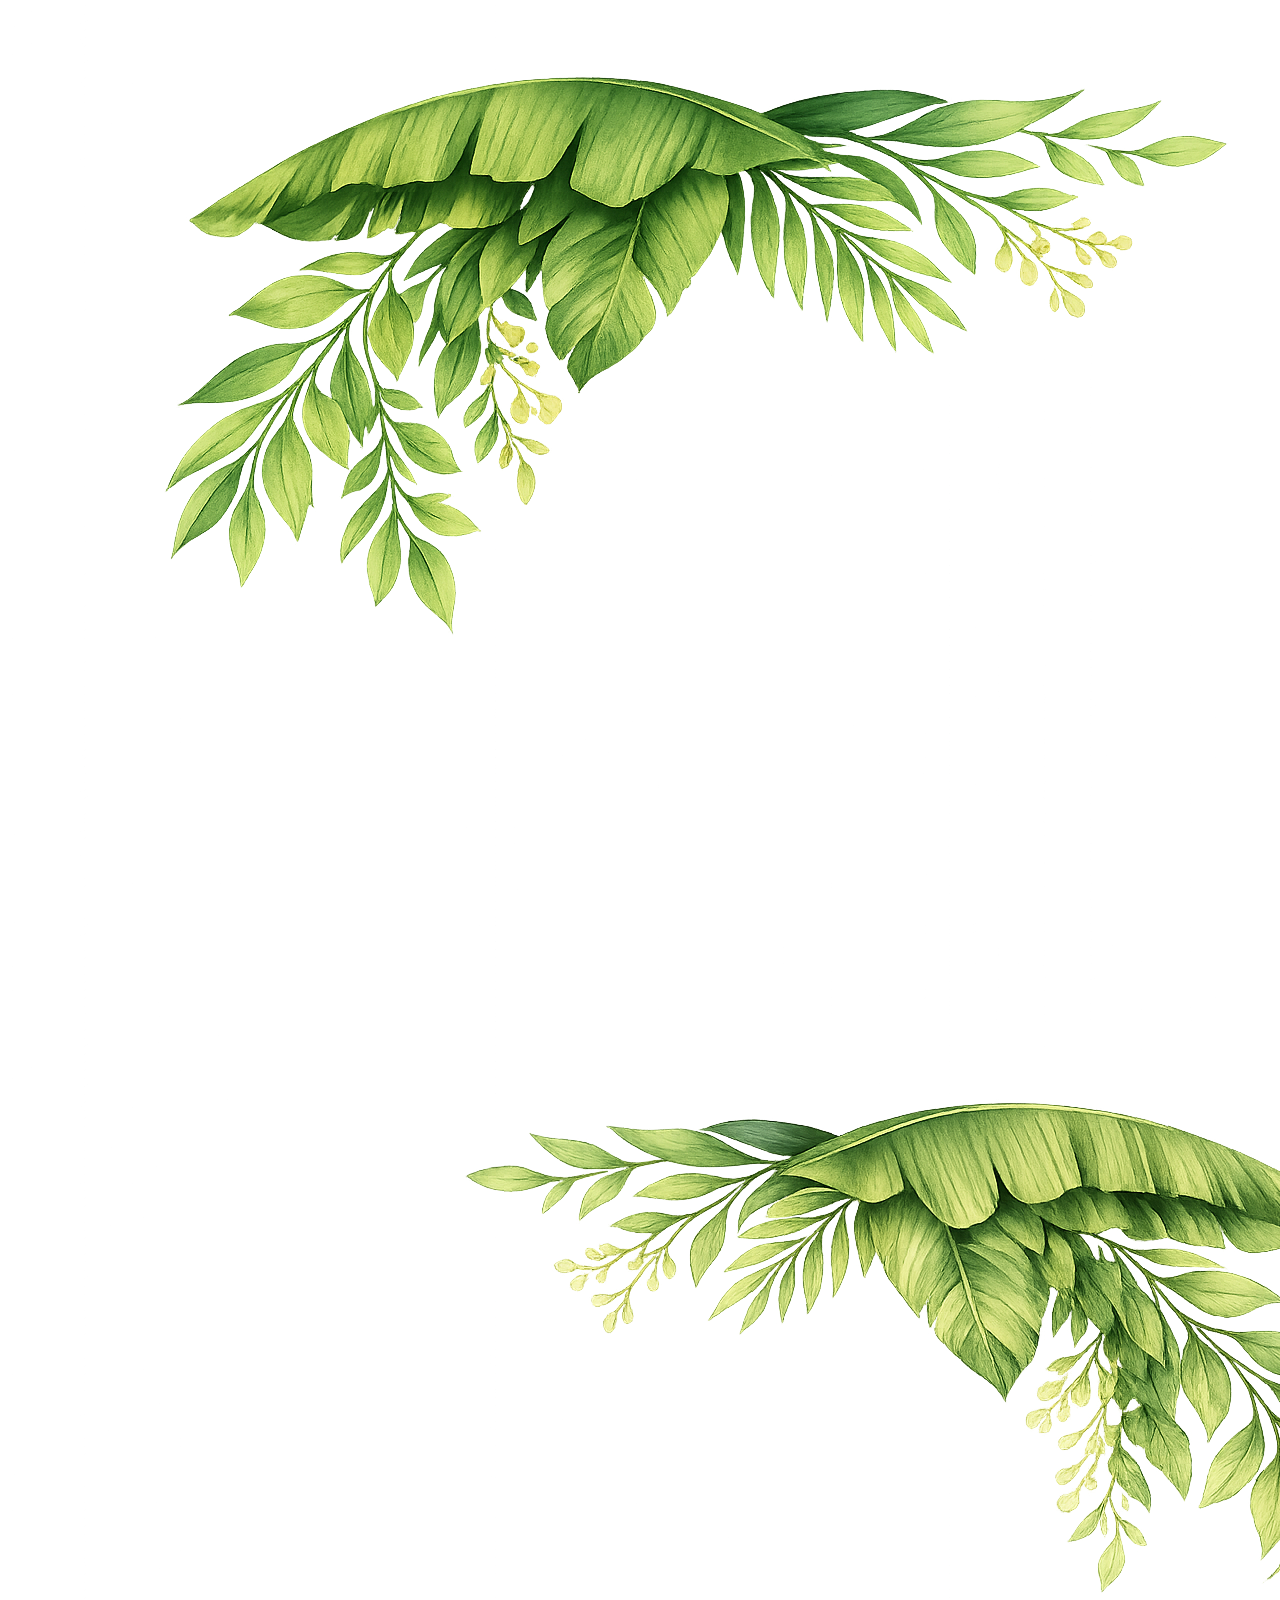
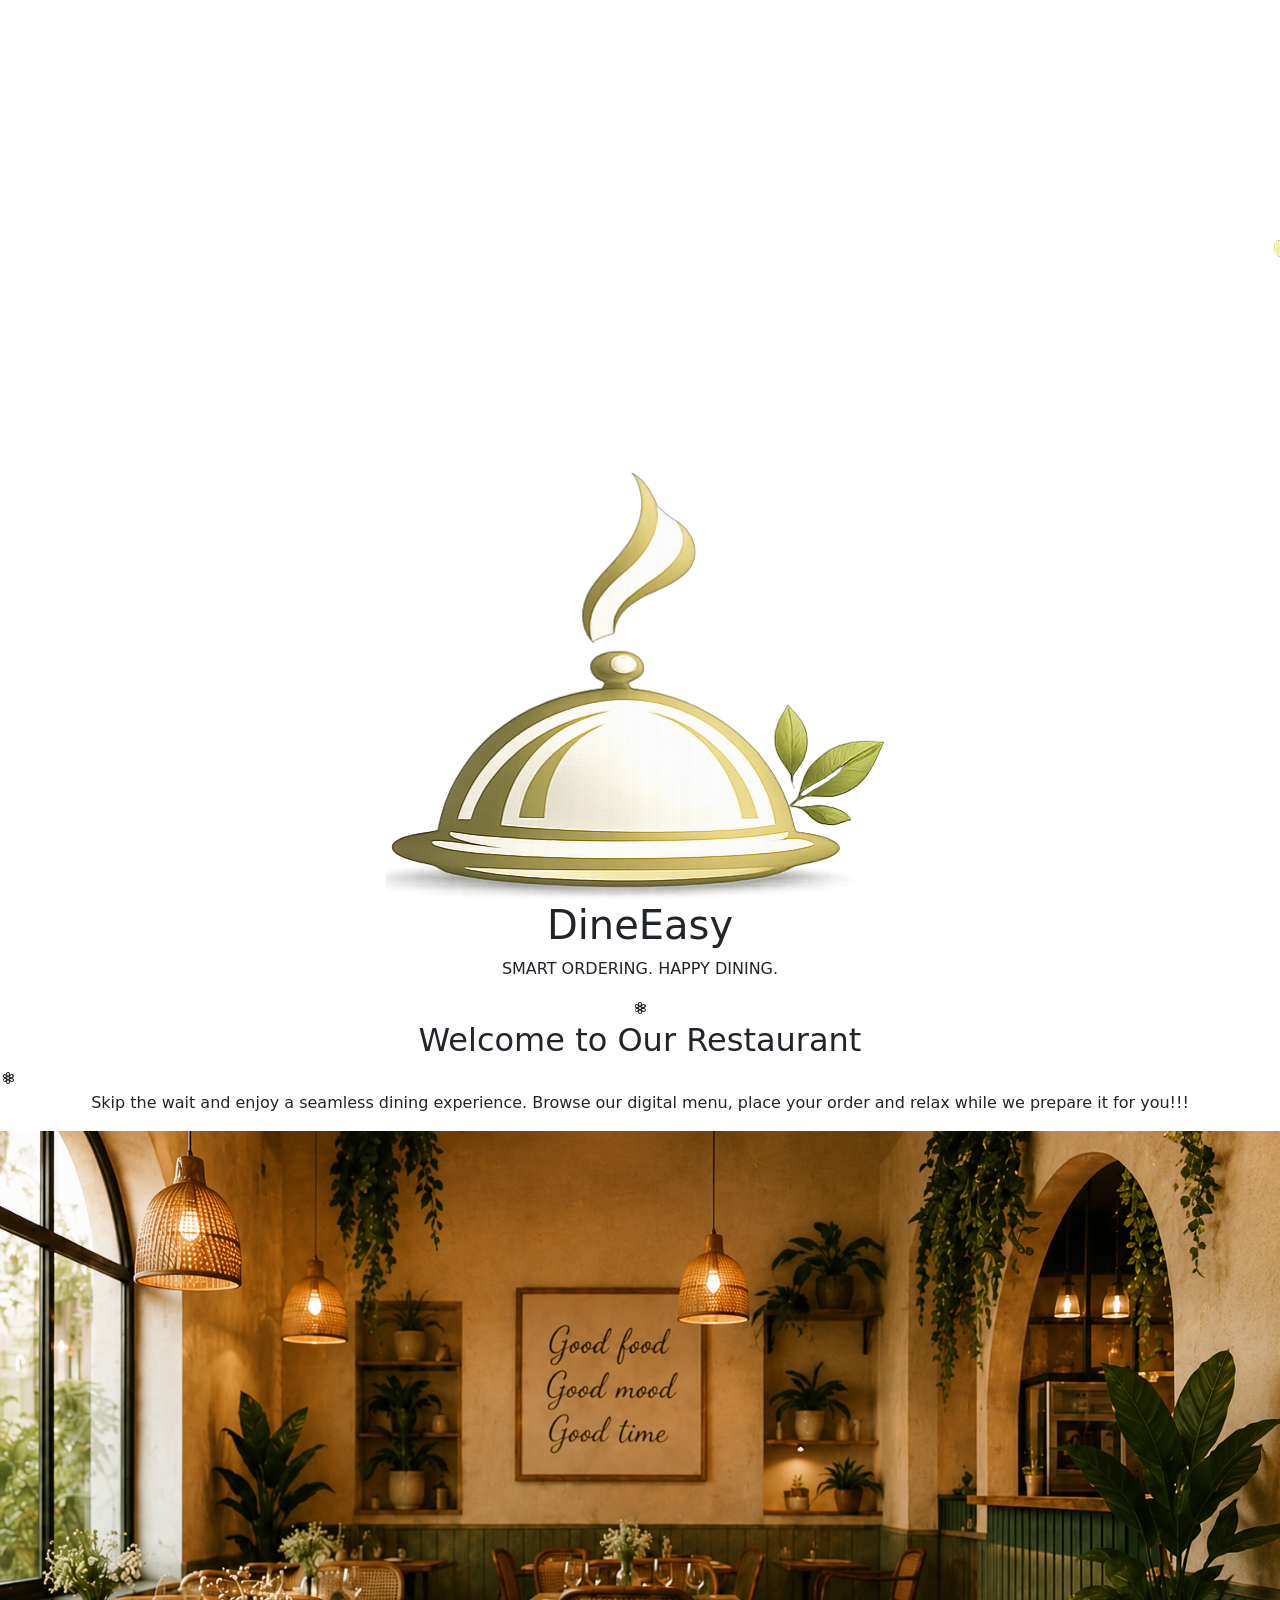
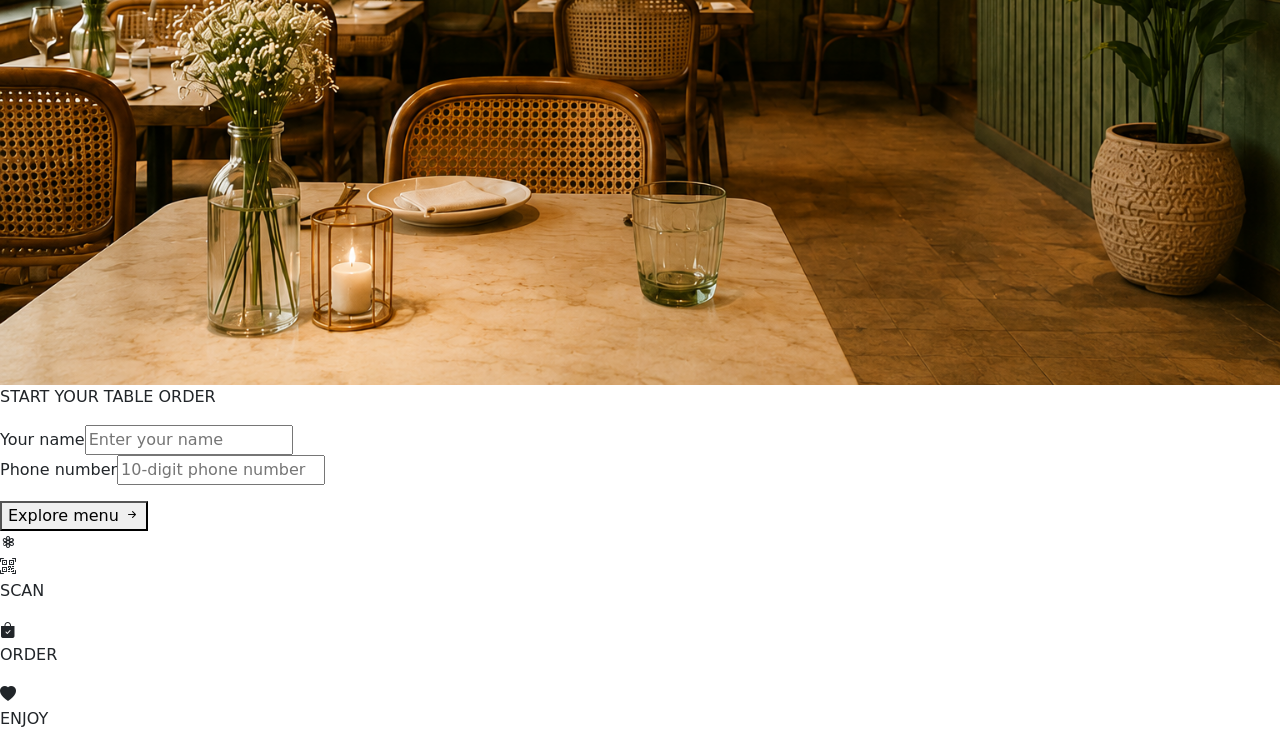
==== DINE EASY/index.html @ cd3b407f "Add files via upload" ====
<!DOCTYPE html>
<html lang="en">

<head>
    <meta charset="UTF-8">
    <meta name="viewport" content="width=device-width, initial-scale=1.0">

    <title>DineEasy | Smart Ordering</title>

    <!-- Bootstrap -->
    <link href="https://cdn.jsdelivr.net/npm/bootstrap@5.3.3/dist/css/bootstrap.min.css" rel="stylesheet">

    <!-- Bootstrap Icons -->
    <link rel="stylesheet"
        href="https://cdn.jsdelivr.net/npm/bootstrap-icons@1.11.3/font/bootstrap-icons.min.css">

    <!-- Google Fonts -->
    <link
        href="https://fonts.googleapis.com/css2?family=Cormorant+Garamond:wght@500;600;700&family=Poppins:wght@300;400;500&display=swap"
        rel="stylesheet">

    <!-- CSS -->
    <link rel="stylesheet" href="CSS/Style.css">

</head>

<body>

    <!-- Decorative Leaves -->

    <img src="Images/leaf-top.png" class="leaf-top" alt="">
    <img src="Images/leaf-bottom.png" class="leaf-bottom" alt="">


    <section class="welcome-section">

                    <div class="welcome-card">

                        <!-- Premium Header -->

                        <div class="text-center">

                            <img src="Images/brand-logo.png"
                            alt="DineEasy Logo"
                            class="brand-logo">

                            <h1 class="brand">

                                DineEasy

                            </h1>

                            <p class="tagline">

                                SMART ORDERING. HAPPY DINING.

                            </p>

                            <div class="leaf-divider">

                                <span></span>

                                <i class="bi bi-flower3"></i>

                                <span></span>

                            </div>

                        </div>

                        <!-- Heading -->

                        <h2 class="text-center">

                            Welcome to Our Restaurant

                        </h2>

                        <div class="leaf-divider">

                            <span></span>

                            <i class="bi bi-flower3"></i>

                            <span></span>

                        </div>

                        <!-- Description -->

                        <p class="description text-center">

                            Skip the wait and enjoy a seamless dining experience.
                            Browse our digital menu, place your order 
                            and relax while we prepare it for you!!!

                        </p>

                        <!-- Restaurant Image -->

                        <div class="image-wrapper">

                            <img src="Images/restaurant.png"
                                class="img-fluid restaurant-img"
                                alt="Restaurant">

                        </div>

                        <form id="guestForm" class="guest-form" novalidate>
                            <p class="eyebrow">START YOUR TABLE ORDER</p>
                            <div><label for="guestName">Your name</label><input id="guestName" required autocomplete="name" placeholder="Enter your name"></div>
                            <div><label for="guestPhone">Phone number</label><input id="guestPhone" required inputmode="numeric" pattern="[0-9]{10}" maxlength="10" placeholder="10-digit phone number"></div>
                            <p id="guestError" class="guest-error" aria-live="polite"></p>
                            <button type="submit" class="start-btn">Explore menu <i class="bi bi-arrow-right-short"></i></button>
                        </form>

                                                <!-- Small Decorative Leaf -->

                        <div class="small-leaf">
                            <i class="bi bi-flower3"></i>
                        </div>

                        <!-- Button -->


                        <!-- Scan Order Enjoy -->

                        <div class="steps">

                            <div class="step">

                                <div class="step-icon">

                                    <i class="bi bi-qr-code-scan"></i>

                                </div>

                                <p>SCAN</p>


                            </div> <div class="step">

                                <div class="step-icon">

                                    <i class="bi bi-bag-check-fill"></i>

                                </div>

                                <p>ORDER</p>

                            </div>

                            <div class="step">

                                <div class="step-icon">

                                    <i class="bi bi-heart-fill"></i>

                                </div>

                                <p>ENJOY</p>

                            </div>

                        </div>

                    </div>

                </div>

            </div>

        </div>

    </section>

    <!-- Bootstrap JS -->

    <script src="https://cdn.jsdelivr.net/npm/bootstrap@5.3.3/dist/js/bootstrap.bundle.min.js"></script>

    <!-- JavaScript -->

    <script src="JS/script.js"></script>

</body>

</html>
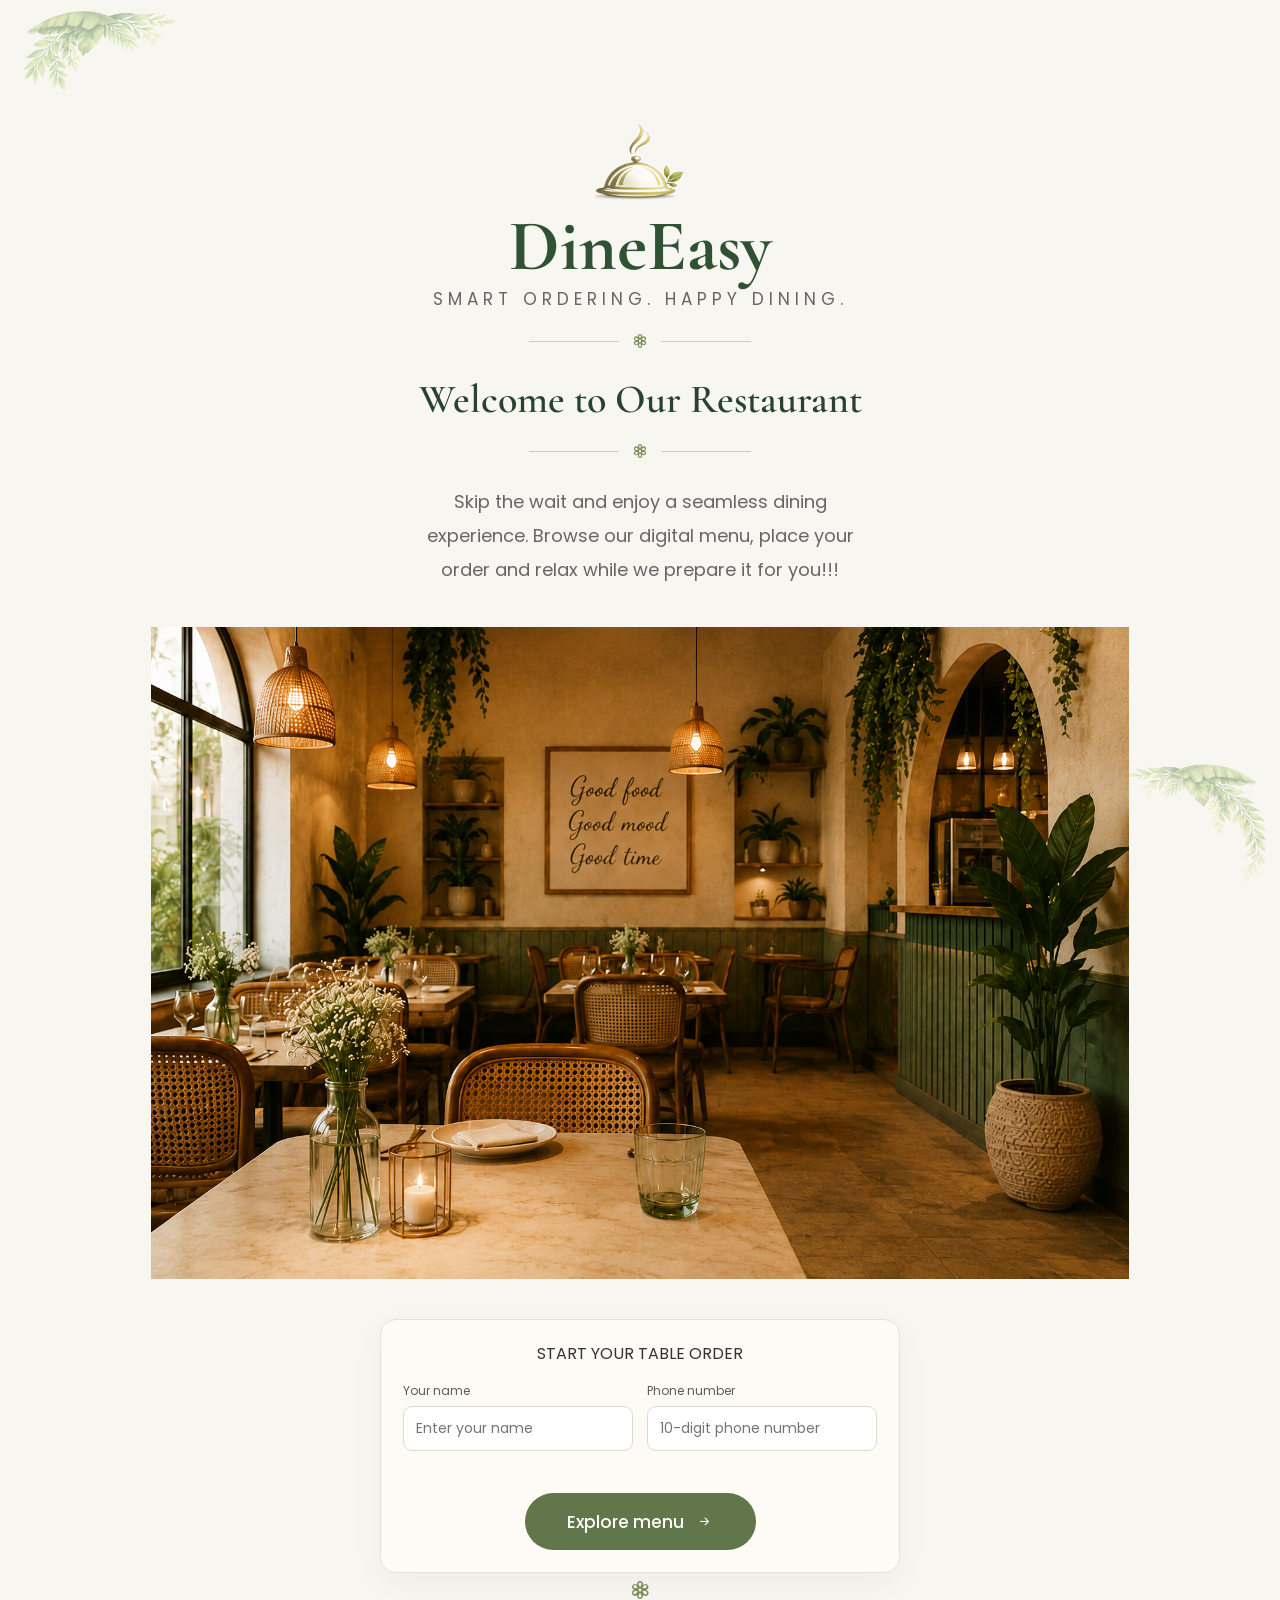
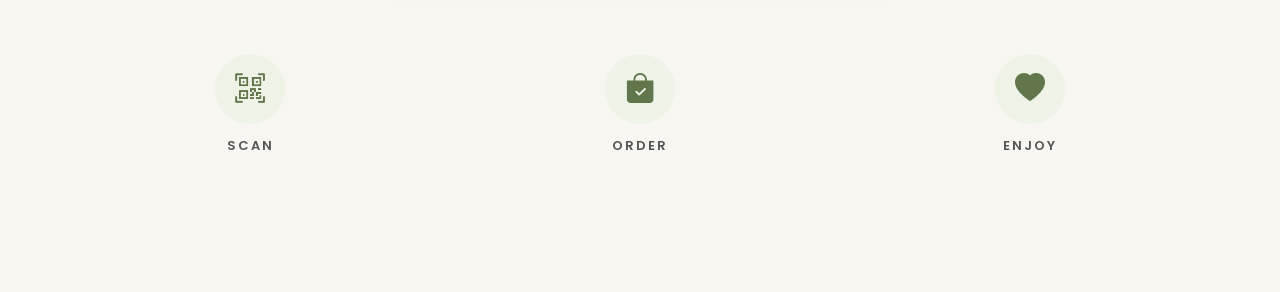
==== commit 0bbc1283: "Fix stylesheet path for GitHub Pages" ====
--- a/DINE EASY/index.html
+++ b/DINE EASY/index.html
@@ -20,7 +20,7 @@
         rel="stylesheet">
 
     <!-- CSS -->
-    <link rel="stylesheet" href="CSS/Style.css">
+    <link rel="stylesheet" href="CSS/style.css">
 
 </head>
 
@@ -185,3 +185,4 @@
 </body>
 
 </html>
+
--- a/DINE EASY/CSS/style.css
+++ b/DINE EASY/CSS/style.css
@@ -0,0 +1,531 @@
+/* ==========================
+   GOOGLE FONTS
+========================== */
+
+@import url('https://fonts.googleapis.com/css2?family=Poppins:wght@300;400;500;600&family=Cormorant+Garamond:wght@500;600;700&display=swap');
+
+/* ==========================
+   RESET
+========================== */
+
+*{
+    margin:0;
+    padding:0;
+    box-sizing:border-box;
+}
+
+html{
+    scroll-behavior:smooth;
+}
+
+body{
+
+    font-family:'Poppins',sans-serif;
+    background:#F8F6F1;
+    color:#333;
+    overflow-x:hidden;
+    position:relative;
+
+}
+
+/* ==========================
+   DECORATIVE LEAVES
+========================== */
+
+.leaf-top{
+
+    position:fixed;
+    top:0;
+    left:0;
+    width:220px;
+    opacity:.35;
+    z-index: -1;;
+
+}
+
+.leaf-bottom{
+
+    position:fixed;
+    right:0;
+    bottom:0;
+    width:220px;
+    opacity:.35;
+    z-index:-1;
+
+}
+
+/* ==========================
+   MAIN SECTION
+========================== */
+
+.welcome-section{
+
+    min-height:100vh;
+
+    display:flex;
+    justify-content:center;
+    align-items:center;
+
+    padding:80px 40px;
+
+}
+
+/* ==========================
+   MAIN CARD
+========================== */
+
+.welcome-card
+{
+    width:100%;
+    max-width: 1200px;
+
+    margin: auto;
+
+    background: transparent;
+
+    box-shadow: none;
+
+    border-radius: 0;
+
+    padding: 40px 25px;
+}
+
+/* ==========================
+   BRAND LOGO
+========================== */
+
+.brand-logo{
+
+    width:90px;
+
+    height:auto;
+
+    display:block;
+
+    margin:0 auto 5px;
+
+}
+
+/* ==========================
+   BRAND NAME
+========================== */
+
+.brand{
+
+    font-family:'Cormorant Garamond',serif;
+
+    font-size:72px;
+
+    color:#2F5233;
+
+    font-weight:700;
+
+    text-align: center;
+
+    margin: 10px 0 5px;
+
+    line-height: 1;
+
+}
+
+/* ==========================
+   TAGLINE
+========================== */
+
+.tagline{
+
+    font-size:17px;
+
+    letter-spacing:5px;
+
+    color:#666;
+
+    margin-bottom:10px;
+
+}
+
+/* ==========================
+   LEAF DIVIDER
+========================== */
+
+.leaf-divider{
+
+    display:flex;
+
+    justify-content:center;
+
+    align-items:center;
+
+    gap:12px;
+
+    margin:15px 0 20px;
+
+}
+
+.leaf-divider span{
+
+    width:90px;
+
+    height:1px;
+
+    background:#C9D3B2;
+
+}
+
+.leaf-divider i{
+
+    color:#7A8E56;
+
+    font-size:18px;
+
+}
+
+/* ==========================
+   HEADING
+========================== */
+
+h2{
+
+    font-family:'Cormorant Garamond',serif;
+
+    font-size:40px;
+
+    color:#28442F;
+
+    font-weight:600;
+
+    margin-bottom:15px;
+
+}
+
+/* ==========================
+   DESCRIPTION
+========================== */
+
+.description{
+
+    max-width:430px;
+
+    margin:auto;
+
+    font-size:18px;
+
+    line-height:1.9;
+
+    color:#666;
+
+    text-align:center;
+
+    margin-bottom:35px;
+
+}
+
+/* ==========================
+   RESTAURANT IMAGE
+========================== */
+
+.image-wrapper{
+    display:flex;
+    justify-content:center;
+    align-items:center;
+    margin:40px 0;
+}
+
+.restaurant-img {
+
+  position: relative;
+  width: 85%;
+  margin: 0 auto;
+}
+
+.-image-container img {
+  width: 100%;
+  border-radius: 12px;
+  
+  /* This creates the watercolor bleed effect */
+  -webkit-mask-image: 
+    radial-gradient(ellipse 90% 85% at 50% 50%, 
+      black 40%, 
+      transparent 75%);
+  mask-image: 
+    radial-gradient(ellipse 90% 85% at 50% 50%, 
+      black 40%, 
+      transparent 75%);
+}
+
+/* ==========================
+   SMALL LEAF
+========================== */
+
+.small-leaf{
+
+    text-align:center;
+    margin-bottom:20px;
+
+}
+
+.small-leaf i{
+
+    font-size:24px;
+    color:#7A8E56;
+
+}
+
+/* ==========================
+   GET STARTED BUTTON
+========================== */
+
+.start-btn{
+
+    background:#61764B;
+    color:#fff;
+
+    border:none;
+
+    padding:15px 42px;
+
+    border-radius:40px;
+
+    font-size:17px;
+
+    font-weight:500;
+
+    transition:.35s ease;
+
+    cursor:pointer;
+
+}
+
+.start-btn i{
+
+    margin-left:8px;
+    font-size:18px;
+
+}
+
+.start-btn:hover{
+
+    background:#4F603E;
+
+    transform:translateY(-3px);
+
+    box-shadow:0 12px 24px rgba(97,118,75,.30);
+
+}
+
+/* ==========================
+   SCAN • ORDER • ENJOY
+========================== */
+
+.steps{
+
+    display:flex;
+
+    justify-content:space-between;
+
+    align-items:center;
+
+    margin-top:45px;
+
+    gap:20px;
+
+    flex-wrap:wrap;
+
+}
+
+.step{
+
+    flex:1;
+
+    min-width:120px;
+
+    text-align:center;
+
+}
+
+.step-icon{
+
+    width:70px;
+    height:70px;
+
+    margin:auto;
+
+    border-radius:50%;
+
+    background:#EEF2E7;
+
+    display:flex;
+
+    justify-content:center;
+
+    align-items:center;
+
+    transition:.3s ease;
+
+}
+
+.step-icon i{
+
+    font-size:30px;
+
+    color:#61764B;
+
+}
+
+.step:hover .step-icon{
+
+    transform:translateY(-6px);
+
+    background:#DCE8CD;
+
+}
+
+.step p{
+
+    margin-top:12px;
+
+    letter-spacing:2px;
+
+    font-size:13px;
+
+    color:#555;
+
+    font-weight:600;
+
+}
+
+/* ==========================
+   TABLET
+========================== */
+
+@media (max-width:992px){
+
+    .welcome-card{
+
+        padding:35px;
+
+    }
+
+    .brand{
+
+        font-size:48px;
+
+    }
+
+    h2{
+
+        font-size:34px;
+
+    }
+
+    .description{
+
+        font-size:16px;
+
+    }
+
+    .leaf-top,
+    .leaf-bottom{
+
+        width:130px;
+
+    }
+
+}
+
+/* ==========================
+   MOBILE
+========================== */
+
+@media (max-width:768px){
+
+    .brand{
+
+        font-size:42px;
+
+    }
+
+    h2{
+
+        font-size:30px;
+
+    }
+
+    .description{
+
+        font-size:15px;
+
+        max-width:320px;
+
+    }
+
+    .restaurant-img{
+
+        width:100%;
+
+    }
+
+    .steps{
+
+        flex-direction:column;
+
+        gap:30px;
+
+    }
+
+    .start-btn{
+
+        width:100%;
+
+    }
+
+    .leaf-top{
+
+        width:110px;
+
+    }
+
+    .leaf-bottom{
+
+        width:110px;
+
+    }
+
+}
+
+/* ==========================
+   SMALL MOBILE
+========================== */
+
+@media (max-width:480px){
+
+    .brand{
+
+        font-size:34px;
+
+    }
+
+    h2{
+
+        font-size:24px;
+
+    }
+
+    .description{
+
+        font-size:14px;
+
+    }
+
+    .start-btn{
+
+        width:100%;
+
+        padding:14px;
+
+        font-size:16px;
+
+    }
+
+}
+.guest-form{max-width:520px;margin:25px auto 0;background:#fffdf9cc;border:1px solid #dfe4d3;border-radius:16px;padding:22px;text-align:left;box-shadow:0 10px 30px rgba(67,83,53,.06)}.guest-form .eyebrow{text-align:center}.guest-form div{display:inline-block;width:calc(50% - 7px);vertical-align:top}.guest-form div+div{margin-left:10px}.guest-form label{display:block;font-size:12px;color:#56604f;margin:0 0 6px}.guest-form input{width:100%;border:1px solid #d6ddcd;border-radius:9px;padding:11px 12px;background:#fff;font:14px Poppins,sans-serif;outline-color:#61764B}.guest-form .start-btn{display:block;margin:16px auto 0}.guest-error{font-size:12px;color:#a34848;text-align:center;margin:10px 0 0;min-height:16px}@media(max-width:500px){.guest-form div{display:block;width:100%}.guest-form div+div{margin:12px 0 0}}
